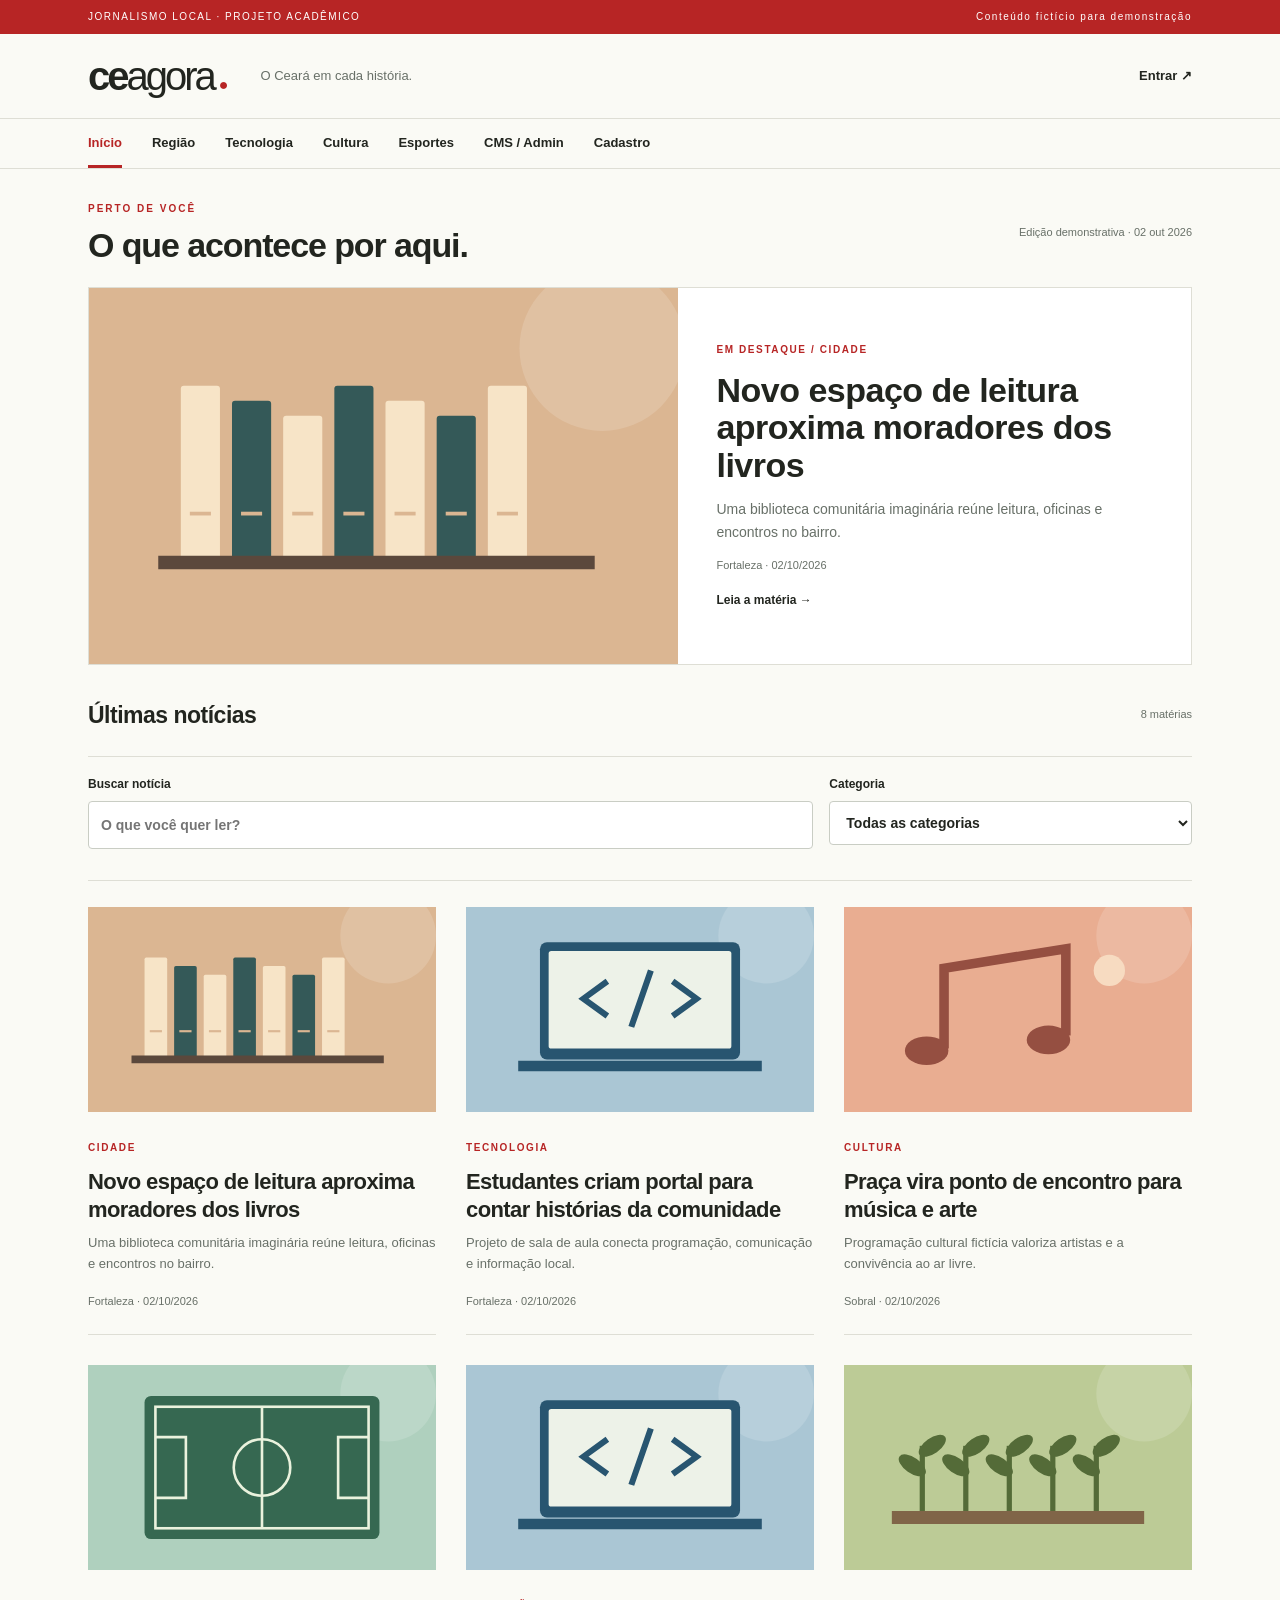
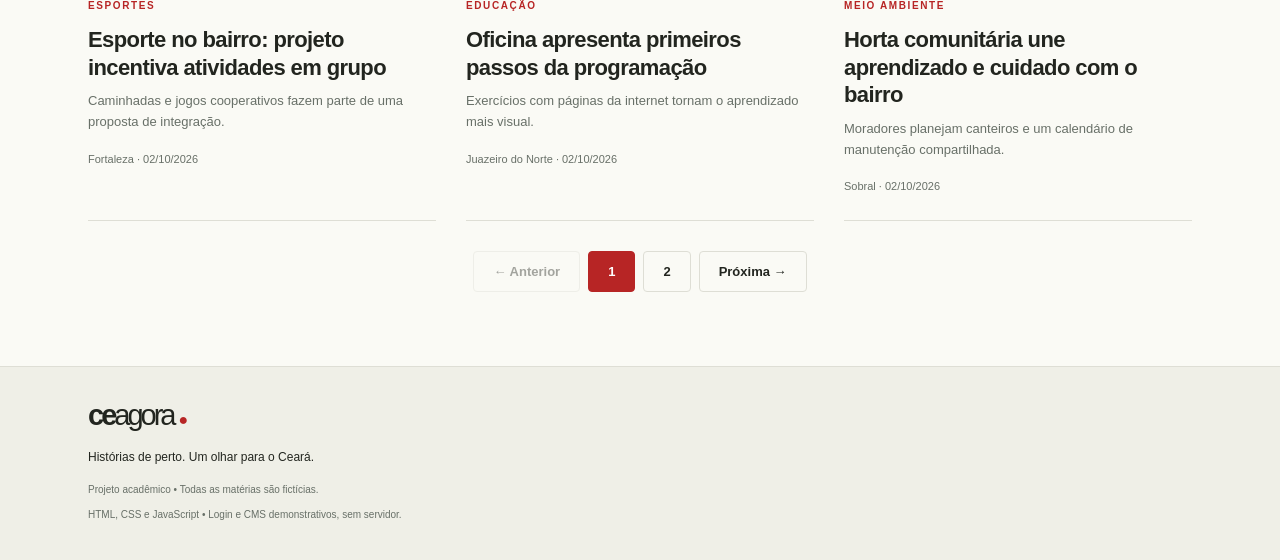
==== index.html @ 14fcb183 "Add files via upload" ====
<!DOCTYPE html>
<html lang="pt-BR"><head><meta charset="UTF-8"><meta name="viewport" content="width=device-width, initial-scale=1"><title>Notícias do Ceará | CE Agora</title><link rel="stylesheet" href="style.css"><script defer src="js/dados.js"></script><script defer src="script.js"></script></head><body data-page="home" data-base="" data-id=""><a class="skip" href="#conteudo">Pular para o conteúdo</a><div class="topline"><div class="container">JORNALISMO LOCAL · PROJETO ACADÊMICO <span>Conteúdo fictício para demonstração</span></div></div><header><div class="container brand-row"><a class="brand" href="index.html">ce<span>agora</span><i>●</i></a><span class="tagline">O Ceará em cada história.</span><a class="account" href="login.html">Entrar ↗</a></div><nav aria-label="Menu principal"><div class="container nav"><a href="index.html">Início</a><a href="regiao.html">Região</a><a href="index.html?categoria=Tecnologia">Tecnologia</a><a href="index.html?categoria=Cultura">Cultura</a><a href="index.html?categoria=Esportes">Esportes</a><a href="admin.html">CMS / Admin</a><a href="cadastro.html">Cadastro</a></div></nav></header><main id="conteudo" class="container"><section class="section-head"><div><p class="eyebrow">PERTO DE VOCÊ</p><h1>O que acontece por aqui.</h1></div><span class="edition">Edição demonstrativa · 02 out 2026</span></section><div id="hero"></div><section class="feed"><div class="section-head"><h2>Últimas notícias</h2><span id="count" aria-live="polite"></span></div><form id="filters" class="filters"><label>Buscar notícia<input id="search" type="search" placeholder="O que você quer ler?"></label><label>Categoria<select id="category"><option value="">Todas as categorias</option></select></label></form><div id="news-grid" class="news-grid"></div><nav id="pagination" class="pagination" aria-label="Páginas das notícias"></nav></section></main><footer><div class="container"><a class="brand" href="index.html">ce<span>agora</span><i>●</i></a><p>Histórias de perto. Um olhar para o Ceará.</p><small>Projeto acadêmico • Todas as matérias são fictícias.<br>HTML, CSS e JavaScript • Login e CMS demonstrativos, sem servidor.</small></div></footer></body></html>
---- style.css ----
/* Estilos compartilhados por todas as páginas. */
:root{--red:#b72525;--ink:#22251f;--muted:#687068;--line:#deded5;--paper:#fafaf5}*{box-sizing:border-box}body{margin:0;background:var(--paper);color:var(--ink);font-family:Arial,Helvetica,sans-serif;line-height:1.6}a{color:inherit;text-decoration:none}a:hover{color:var(--red)}button,a,input,select,textarea{touch-action:manipulation}a:focus-visible,button:focus-visible,input:focus-visible,select:focus-visible,textarea:focus-visible{outline:3px solid #276bba;outline-offset:4px}.container{max-width:1160px;margin:auto;padding:0 28px}.topline{background:var(--red);color:white;font-size:10px;letter-spacing:1.5px;padding:9px 0}.topline .container{display:flex;justify-content:space-between}.brand-row{display:flex;align-items:center;gap:32px;padding-top:22px;padding-bottom:22px}.brand{font-size:40px;letter-spacing:-3px;font-weight:900;line-height:1}.brand span{font-weight:400}.brand i{font-style:normal;font-size:16px;letter-spacing:0;color:var(--red);margin-left:5px}.tagline{color:var(--muted);font-size:13px}.account{margin-left:auto;font-size:13px;font-weight:bold}nav{border-block:1px solid var(--line)}.nav{display:flex;gap:30px;overflow-x:auto;white-space:nowrap}.nav a{font-size:13px;padding:14px 0;font-weight:bold}.nav a.active{color:var(--red);box-shadow:inset 0 -3px var(--red)}main{min-height:65vh}.section-head{display:flex;align-items:center;justify-content:space-between;gap:20px;margin:32px 0 22px}.eyebrow{font-size:10px;font-weight:bold;letter-spacing:2px;color:var(--red);margin:0 0 9px}h1,h2,h3,p{margin-top:0}h1{font-size:34px;letter-spacing:-1.1px;line-height:1.15;margin-bottom:0}h2{font-size:23px;letter-spacing:-.5px;margin:0}h3{font-size:22px;line-height:1.25;letter-spacing:-.6px;margin:10px 0}.edition,#count{color:var(--muted);font-size:11px}.hero{display:grid;grid-template-columns:1.15fr 1fr;border:1px solid var(--line);background:white}.hero img{width:100%;height:100%;object-fit:cover;min-height:320px}.hero-copy{padding:38px;display:flex;flex-direction:column;justify-content:center}.hero h2{font-size:34px;line-height:1.1;margin:14px 0}.hero p{color:var(--muted);font-size:14px}.category{font-size:10px;font-weight:bold;letter-spacing:1.6px;text-transform:uppercase;color:var(--red)}.read-link{font-size:12px;font-weight:bold;margin-top:16px}.filters{display:flex;gap:16px;border-block:1px solid var(--line);padding:18px 0;margin-bottom:26px}.filters label:first-child{flex:2}.filters label{flex:1;min-width:0}label{display:block;font-size:12px;font-weight:bold;margin-bottom:13px}input,select,textarea{display:block;width:100%;margin-top:7px;padding:12px;border:1px solid #c9cdc4;border-radius:4px;background:white;color:var(--ink);font:inherit;font-size:14px}textarea{min-height:190px;resize:vertical}button,.button{display:inline-block;background:var(--red);color:white;border:1px solid var(--red);padding:12px 19px;border-radius:4px;cursor:pointer;font-size:13px;font-weight:bold}button:hover,.button:hover{background:#942020;color:white}.secondary{background:transparent;color:var(--ink);border-color:var(--line)}.news-grid{display:grid;grid-template-columns:repeat(3,1fr);gap:30px}.card{border-bottom:1px solid var(--line);padding-bottom:22px}.card img{width:100%;aspect-ratio:1.7;object-fit:cover;margin-bottom:13px}.card p{font-size:13px;color:var(--muted);margin-bottom:12px}.meta{font-size:11px;color:var(--muted)}.pagination{border:0;display:flex;gap:8px;justify-content:center;padding:30px}.pagination button{background:transparent;color:var(--ink);border-color:var(--line)}.pagination button[aria-current]{background:var(--red);color:white;border-color:var(--red)}.pagination button:disabled{opacity:.4;cursor:default}footer{border-top:1px solid var(--line);margin-top:44px;padding:34px 0;background:#efefe7}footer .brand{font-size:29px}footer p{font-size:12px;margin:15px 0 8px}footer small{font-size:10px;color:var(--muted)}.auth{max-width:470px;margin:55px auto}.auth h1{margin-bottom:18px}.auth p{font-size:14px;color:var(--muted)}.auth form{margin-top:24px}.auth button{width:100%}.auth a{text-decoration:underline;color:var(--red)}.notice{padding:18px;background:#f0ece0;border-left:3px solid #b49255;font-size:13px;margin:20px 0}.article{max-width:790px;margin:40px auto}.article h1{font-size:44px;margin:15px 0}.article .lead{font-size:19px;color:var(--muted)}.article img{width:100%;margin:24px 0}.article .body{font-family:Georgia,serif;font-size:19px;line-height:1.9}.back{font-size:12px;color:var(--red)}.admin-layout{display:grid;grid-template-columns:1fr 1fr;gap:35px}.admin-form{padding:24px;background:white;border:1px solid var(--line)}.admin-row{border-bottom:1px solid var(--line);padding:16px 0}.admin-row h3{font-size:17px}.admin-row button{font-size:11px;padding:7px 12px;margin-right:6px}.actions{display:flex;gap:10px;flex-wrap:wrap;margin:20px 0}.empty{padding:35px;border:1px dashed var(--line);grid-column:1/-1}.skip{position:absolute;left:16px;top:-100px;background:white;padding:12px;z-index:9}.skip:focus{top:10px}#message{margin-top:16px;font-weight:bold}.reader{max-width:600px;margin:50px auto}@media(max-width:760px){.container{padding-inline:18px}.topline span,.tagline,.edition{display:none}.nav{gap:23px}.brand{font-size:34px}.section-head{margin-top:25px}h1{font-size:28px}.hero{grid-template-columns:1fr}.hero img{min-height:0;max-height:250px}.hero-copy{padding:24px}.hero h2{font-size:28px}.news-grid{grid-template-columns:repeat(2,1fr);gap:20px}.filters{flex-wrap:wrap}.filters label:first-child{flex-basis:100%}.filters label{min-width:130px}.admin-layout{grid-template-columns:1fr}.article h1{font-size:32px}.article .body{font-size:18px}}@media(max-width:440px){.news-grid{grid-template-columns:1fr}.card{display:block}.auth{margin-top:35px}.section-head{align-items:flex-start}.pagination{gap:5px}.pagination button{padding:10px}}
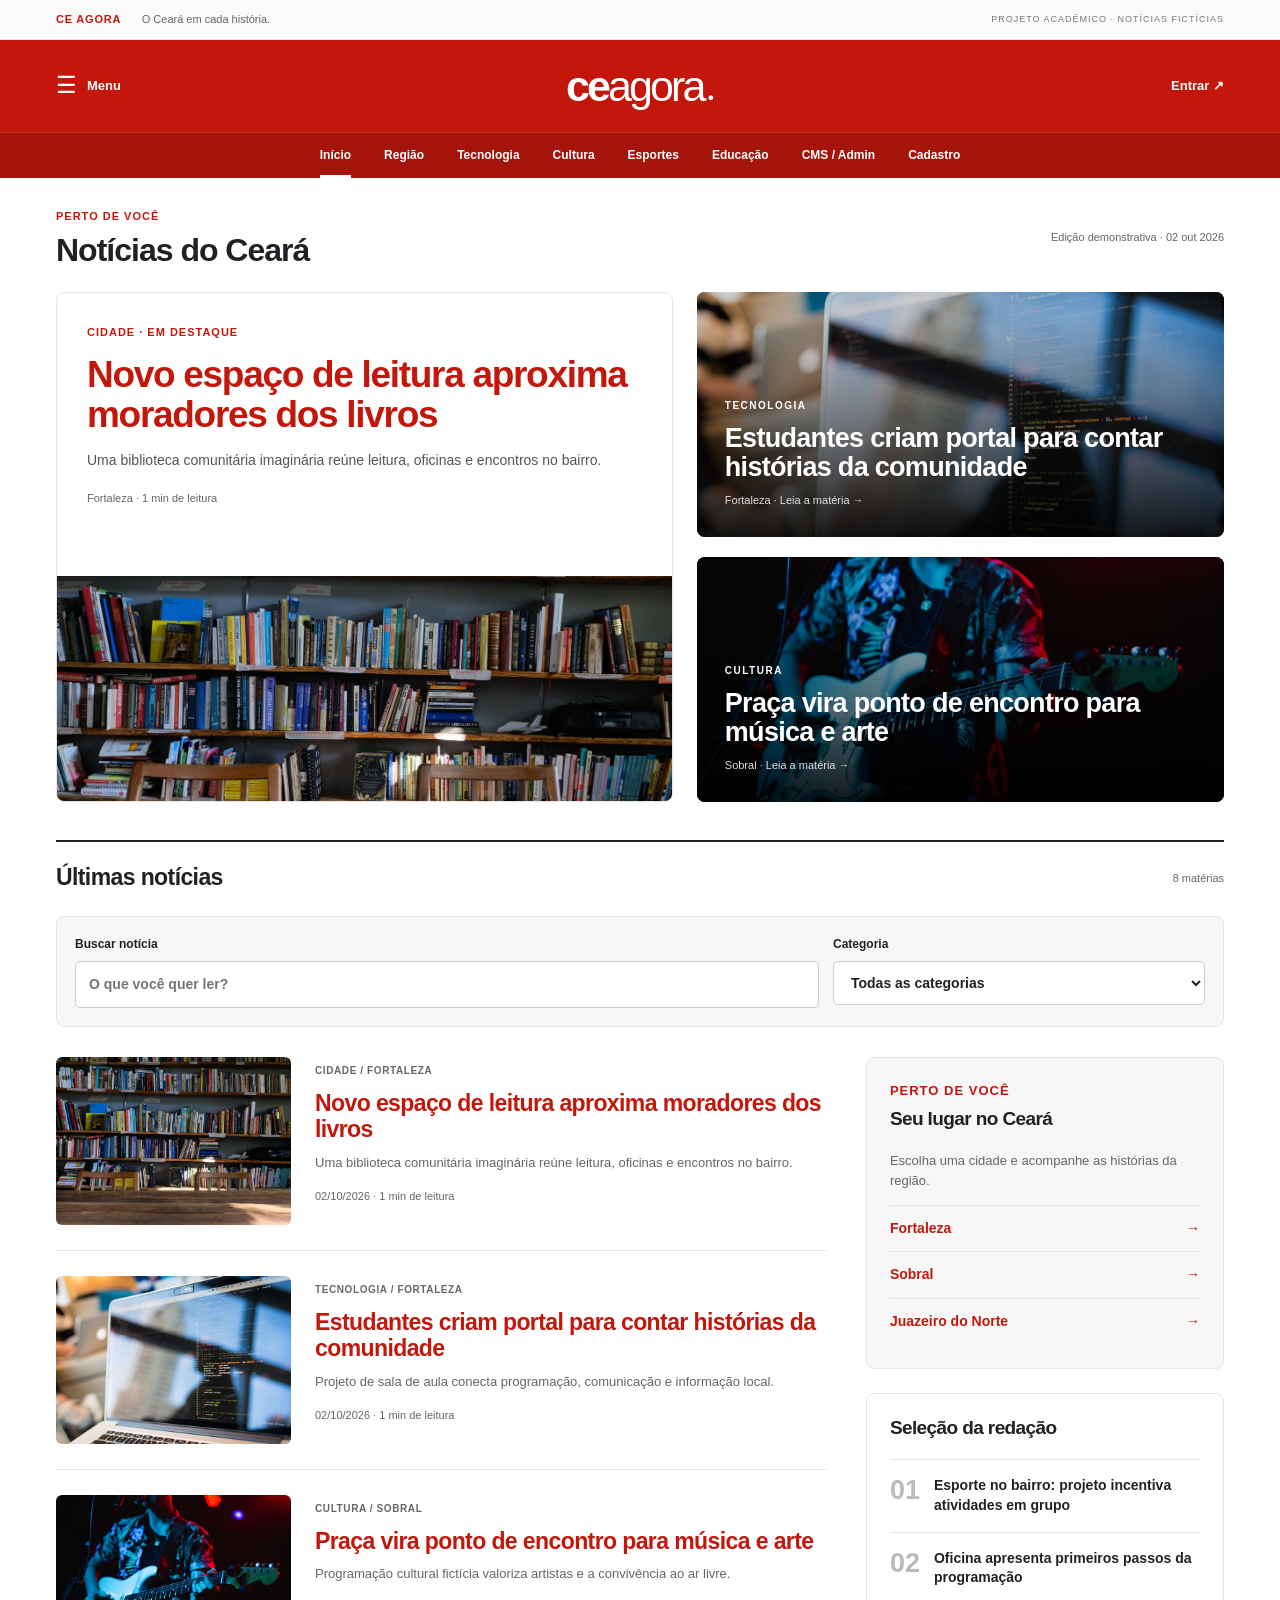
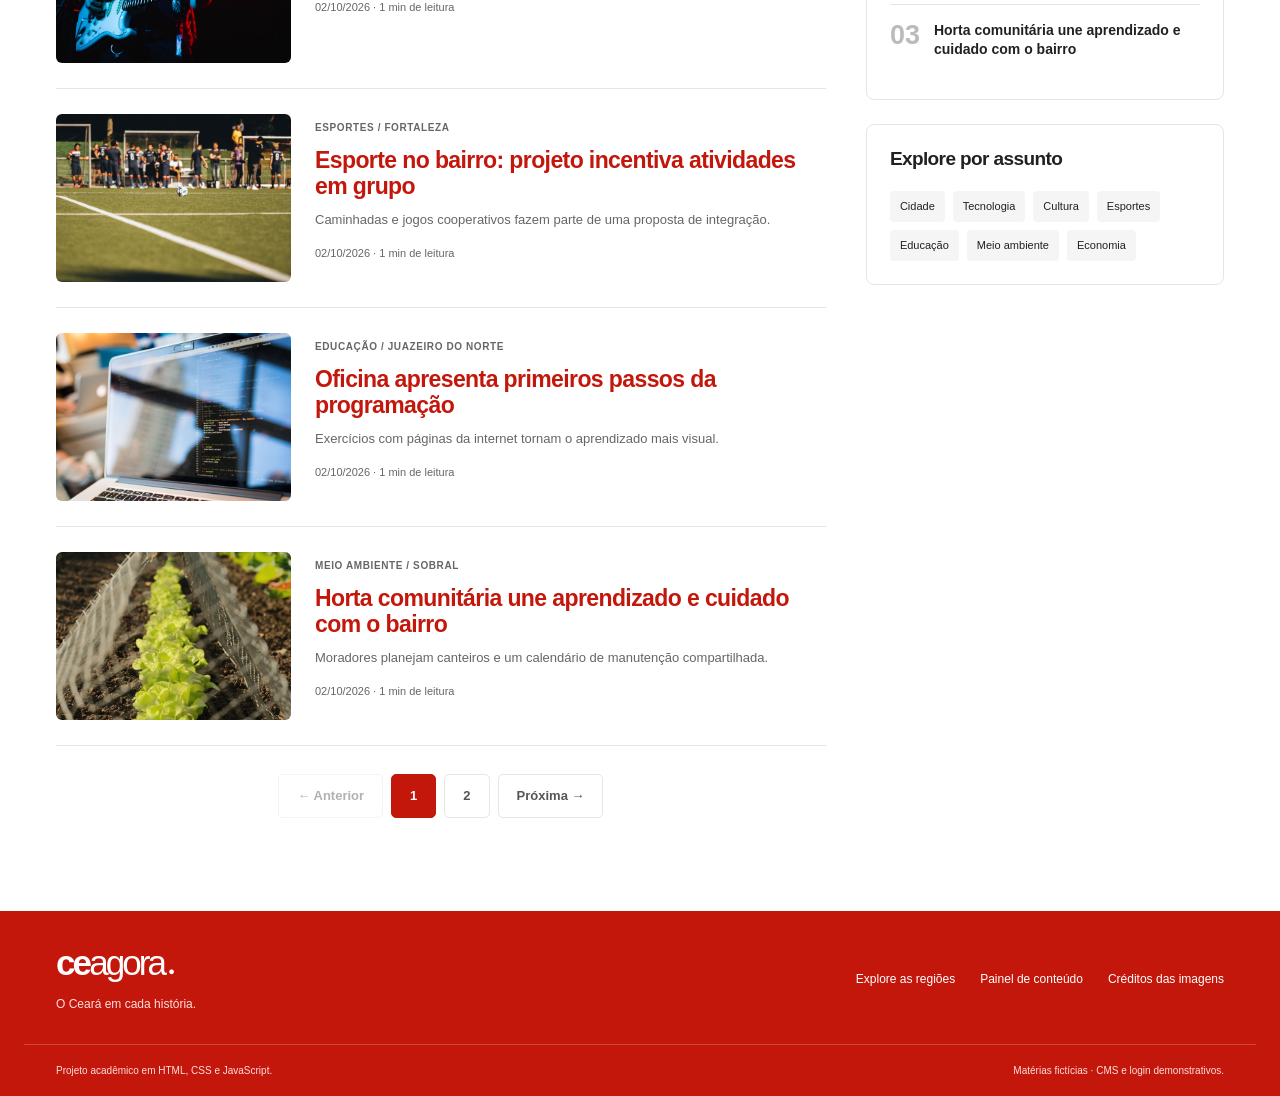
==== commit a9efcc65: "Add files via upload" ====
--- a/index.html
+++ b/index.html
@@ -1,2 +1,2 @@
 <!DOCTYPE html>
-<html lang="pt-BR"><head><meta charset="UTF-8"><meta name="viewport" content="width=device-width, initial-scale=1"><title>Notícias do Ceará | CE Agora</title><link rel="stylesheet" href="style.css"><script defer src="js/dados.js"></script><script defer src="script.js"></script></head><body data-page="home" data-base="" data-id=""><a class="skip" href="#conteudo">Pular para o conteúdo</a><div class="topline"><div class="container">JORNALISMO LOCAL · PROJETO ACADÊMICO <span>Conteúdo fictício para demonstração</span></div></div><header><div class="container brand-row"><a class="brand" href="index.html">ce<span>agora</span><i>●</i></a><span class="tagline">O Ceará em cada história.</span><a class="account" href="login.html">Entrar ↗</a></div><nav aria-label="Menu principal"><div class="container nav"><a href="index.html">Início</a><a href="regiao.html">Região</a><a href="index.html?categoria=Tecnologia">Tecnologia</a><a href="index.html?categoria=Cultura">Cultura</a><a href="index.html?categoria=Esportes">Esportes</a><a href="admin.html">CMS / Admin</a><a href="cadastro.html">Cadastro</a></div></nav></header><main id="conteudo" class="container"><section class="section-head"><div><p class="eyebrow">PERTO DE VOCÊ</p><h1>O que acontece por aqui.</h1></div><span class="edition">Edição demonstrativa · 02 out 2026</span></section><div id="hero"></div><section class="feed"><div class="section-head"><h2>Últimas notícias</h2><span id="count" aria-live="polite"></span></div><form id="filters" class="filters"><label>Buscar notícia<input id="search" type="search" placeholder="O que você quer ler?"></label><label>Categoria<select id="category"><option value="">Todas as categorias</option></select></label></form><div id="news-grid" class="news-grid"></div><nav id="pagination" class="pagination" aria-label="Páginas das notícias"></nav></section></main><footer><div class="container"><a class="brand" href="index.html">ce<span>agora</span><i>●</i></a><p>Histórias de perto. Um olhar para o Ceará.</p><small>Projeto acadêmico • Todas as matérias são fictícias.<br>HTML, CSS e JavaScript • Login e CMS demonstrativos, sem servidor.</small></div></footer></body></html>+<html lang="pt-BR"><head><meta charset="UTF-8"><meta name="viewport" content="width=device-width, initial-scale=1"><title>Notícias do Ceará | CE Agora</title><link rel="stylesheet" href="style.css?v=2"><script defer src="js/dados.js"></script><script defer src="script.js?v=2"></script><meta name="description" content="CE Agora: portal acadêmico de notícias do Ceará, com matérias fictícias sobre cidades, cultura, tecnologia e educação."><meta name="theme-color" content="#c4170c"><link rel="icon" href="imagens/favicon.svg" type="image/svg+xml"></head><body data-page="home" data-base="" data-id=""><a class="skip" href="#conteudo">Pular para o conteúdo</a><div class="topline"><div class="container"><a href="index.html" class="network">CE AGORA <span>O Ceará em cada história.</span></a><span class="demo-label">PROJETO ACADÊMICO · NOTÍCIAS FICTÍCIAS</span></div></div><header class="site-header"><div class="container brand-row"><button class="menu-toggle" aria-expanded="false" aria-controls="main-nav"><span aria-hidden="true">☰</span> <span>Menu</span></button><a class="brand" href="index.html" aria-label="CE Agora, página inicial">ce<span>agora</span><i>●</i></a><a class="account" href="login.html">Entrar <span aria-hidden="true">↗</span></a></div><nav id="main-nav" aria-label="Menu principal"><div class="container nav"><a href="index.html">Início</a><a href="regiao.html">Região</a><a href="index.html?categoria=Tecnologia">Tecnologia</a><a href="index.html?categoria=Cultura">Cultura</a><a href="index.html?categoria=Esportes">Esportes</a><a href="index.html?categoria=Educa%C3%A7%C3%A3o">Educação</a><a href="admin.html">CMS / Admin</a><a href="cadastro.html">Cadastro</a></div></nav></header><main tabindex="-1" id="conteudo" class="container"><section class="section-head"><div><p class="eyebrow">PERTO DE VOCÊ</p><h1>Notícias do Ceará</h1></div><span class="edition">Edição demonstrativa · 02 out 2026</span></section><div id="hero"></div><section class="feed"><div class="section-head"><h2>Últimas notícias</h2><span id="count" aria-live="polite"></span></div><form id="filters" class="filters"><label>Buscar notícia<input id="search" type="search" placeholder="O que você quer ler?"></label><label>Categoria<select id="category"><option value="">Todas as categorias</option></select></label></form><div class="feed-layout"><div><div id="news-grid" class="news-grid"></div><nav id="pagination" class="pagination" aria-label="Páginas das notícias"></nav></div><aside id="editorial-sidebar" aria-label="Explore o portal"></aside></div></section></main><footer><div class="container footer-top"><div><a class="brand" href="index.html">ce<span>agora</span><i>●</i></a><p>O Ceará em cada história.</p></div><div class="footer-links"><a href="regiao.html">Explore as regiões</a><a href="admin.html">Painel de conteúdo</a><a href="creditos.html">Créditos das imagens</a></div></div><div class="container footer-bottom"><span>Projeto acadêmico em HTML, CSS e JavaScript.</span><span>Matérias fictícias · CMS e login demonstrativos.</span></div></footer><button class="back-top" aria-label="Voltar ao topo" hidden>↑</button><div class="toast" role="status" aria-live="polite"></div></body></html>
--- a/style.css
+++ b/style.css
@@ -1,2 +1,7 @@
-/* Estilos compartilhados por todas as páginas. */
-:root{--red:#b72525;--ink:#22251f;--muted:#687068;--line:#deded5;--paper:#fafaf5}*{box-sizing:border-box}body{margin:0;background:var(--paper);color:var(--ink);font-family:Arial,Helvetica,sans-serif;line-height:1.6}a{color:inherit;text-decoration:none}a:hover{color:var(--red)}button,a,input,select,textarea{touch-action:manipulation}a:focus-visible,button:focus-visible,input:focus-visible,select:focus-visible,textarea:focus-visible{outline:3px solid #276bba;outline-offset:4px}.container{max-width:1160px;margin:auto;padding:0 28px}.topline{background:var(--red);color:white;font-size:10px;letter-spacing:1.5px;padding:9px 0}.topline .container{display:flex;justify-content:space-between}.brand-row{display:flex;align-items:center;gap:32px;padding-top:22px;padding-bottom:22px}.brand{font-size:40px;letter-spacing:-3px;font-weight:900;line-height:1}.brand span{font-weight:400}.brand i{font-style:normal;font-size:16px;letter-spacing:0;color:var(--red);margin-left:5px}.tagline{color:var(--muted);font-size:13px}.account{margin-left:auto;font-size:13px;font-weight:bold}nav{border-block:1px solid var(--line)}.nav{display:flex;gap:30px;overflow-x:auto;white-space:nowrap}.nav a{font-size:13px;padding:14px 0;font-weight:bold}.nav a.active{color:var(--red);box-shadow:inset 0 -3px var(--red)}main{min-height:65vh}.section-head{display:flex;align-items:center;justify-content:space-between;gap:20px;margin:32px 0 22px}.eyebrow{font-size:10px;font-weight:bold;letter-spacing:2px;color:var(--red);margin:0 0 9px}h1,h2,h3,p{margin-top:0}h1{font-size:34px;letter-spacing:-1.1px;line-height:1.15;margin-bottom:0}h2{font-size:23px;letter-spacing:-.5px;margin:0}h3{font-size:22px;line-height:1.25;letter-spacing:-.6px;margin:10px 0}.edition,#count{color:var(--muted);font-size:11px}.hero{display:grid;grid-template-columns:1.15fr 1fr;border:1px solid var(--line);background:white}.hero img{width:100%;height:100%;object-fit:cover;min-height:320px}.hero-copy{padding:38px;display:flex;flex-direction:column;justify-content:center}.hero h2{font-size:34px;line-height:1.1;margin:14px 0}.hero p{color:var(--muted);font-size:14px}.category{font-size:10px;font-weight:bold;letter-spacing:1.6px;text-transform:uppercase;color:var(--red)}.read-link{font-size:12px;font-weight:bold;margin-top:16px}.filters{display:flex;gap:16px;border-block:1px solid var(--line);padding:18px 0;margin-bottom:26px}.filters label:first-child{flex:2}.filters label{flex:1;min-width:0}label{display:block;font-size:12px;font-weight:bold;margin-bottom:13px}input,select,textarea{display:block;width:100%;margin-top:7px;padding:12px;border:1px solid #c9cdc4;border-radius:4px;background:white;color:var(--ink);font:inherit;font-size:14px}textarea{min-height:190px;resize:vertical}button,.button{display:inline-block;background:var(--red);color:white;border:1px solid var(--red);padding:12px 19px;border-radius:4px;cursor:pointer;font-size:13px;font-weight:bold}button:hover,.button:hover{background:#942020;color:white}.secondary{background:transparent;color:var(--ink);border-color:var(--line)}.news-grid{display:grid;grid-template-columns:repeat(3,1fr);gap:30px}.card{border-bottom:1px solid var(--line);padding-bottom:22px}.card img{width:100%;aspect-ratio:1.7;object-fit:cover;margin-bottom:13px}.card p{font-size:13px;color:var(--muted);margin-bottom:12px}.meta{font-size:11px;color:var(--muted)}.pagination{border:0;display:flex;gap:8px;justify-content:center;padding:30px}.pagination button{background:transparent;color:var(--ink);border-color:var(--line)}.pagination button[aria-current]{background:var(--red);color:white;border-color:var(--red)}.pagination button:disabled{opacity:.4;cursor:default}footer{border-top:1px solid var(--line);margin-top:44px;padding:34px 0;background:#efefe7}footer .brand{font-size:29px}footer p{font-size:12px;margin:15px 0 8px}footer small{font-size:10px;color:var(--muted)}.auth{max-width:470px;margin:55px auto}.auth h1{margin-bottom:18px}.auth p{font-size:14px;color:var(--muted)}.auth form{margin-top:24px}.auth button{width:100%}.auth a{text-decoration:underline;color:var(--red)}.notice{padding:18px;background:#f0ece0;border-left:3px solid #b49255;font-size:13px;margin:20px 0}.article{max-width:790px;margin:40px auto}.article h1{font-size:44px;margin:15px 0}.article .lead{font-size:19px;color:var(--muted)}.article img{width:100%;margin:24px 0}.article .body{font-family:Georgia,serif;font-size:19px;line-height:1.9}.back{font-size:12px;color:var(--red)}.admin-layout{display:grid;grid-template-columns:1fr 1fr;gap:35px}.admin-form{padding:24px;background:white;border:1px solid var(--line)}.admin-row{border-bottom:1px solid var(--line);padding:16px 0}.admin-row h3{font-size:17px}.admin-row button{font-size:11px;padding:7px 12px;margin-right:6px}.actions{display:flex;gap:10px;flex-wrap:wrap;margin:20px 0}.empty{padding:35px;border:1px dashed var(--line);grid-column:1/-1}.skip{position:absolute;left:16px;top:-100px;background:white;padding:12px;z-index:9}.skip:focus{top:10px}#message{margin-top:16px;font-weight:bold}.reader{max-width:600px;margin:50px auto}@media(max-width:760px){.container{padding-inline:18px}.topline span,.tagline,.edition{display:none}.nav{gap:23px}.brand{font-size:34px}.section-head{margin-top:25px}h1{font-size:28px}.hero{grid-template-columns:1fr}.hero img{min-height:0;max-height:250px}.hero-copy{padding:24px}.hero h2{font-size:28px}.news-grid{grid-template-columns:repeat(2,1fr);gap:20px}.filters{flex-wrap:wrap}.filters label:first-child{flex-basis:100%}.filters label{min-width:130px}.admin-layout{grid-template-columns:1fr}.article h1{font-size:32px}.article .body{font-size:18px}}@media(max-width:440px){.news-grid{grid-template-columns:1fr}.card{display:block}.auth{margin-top:35px}.section-head{align-items:flex-start}.pagination{gap:5px}.pagination button{padding:10px}}
+/* CE Agora v2 — tokens, estrutura, componentes e adaptações para celular. */
+:root{--red:#c4170c;--dark-red:#a5140b;--ink:#202124;--muted:#666;--line:#e5e5e5;--paper:#fff;--soft:#f7f7f7;--radius:8px}*{box-sizing:border-box}html{scroll-behavior:smooth;scroll-padding-top:18px}body{margin:0;background:var(--paper);color:var(--ink);font-family:Arial,Helvetica,sans-serif;line-height:1.55}a{color:inherit;text-decoration:none}a:hover{color:var(--red)}img{display:block;max-width:100%}button,a,input,select,textarea{touch-action:manipulation}a:focus-visible,button:focus-visible,input:focus-visible,select:focus-visible,textarea:focus-visible{outline:3px solid #1677cd;outline-offset:4px}button:disabled{cursor:default;opacity:.45}.container{width:100%;max-width:1232px;margin:auto;padding:0 32px}.topline{font-size:11px;background:#fafafa;border-bottom:1px solid var(--line)}.topline .container{display:flex;align-items:center;justify-content:space-between;min-height:39px;gap:15px}.network{font-weight:800;color:var(--red);letter-spacing:.8px}.network span{font-weight:400;color:#666;letter-spacing:0;margin-left:17px}.demo-label{color:#777;font-size:9px;letter-spacing:1px}.site-header{background:var(--red);color:white}.brand-row{min-height:92px;display:grid;grid-template-columns:1fr auto 1fr;align-items:center}.brand{font-size:43px;letter-spacing:-2.9px;font-weight:900;line-height:1;color:inherit}.brand span{font-weight:400}.brand i{font-style:normal;font-size:11px;letter-spacing:0;margin-left:4px;color:inherit}.brand:hover{color:inherit;opacity:.9}.account{justify-self:end;font-size:13px;font-weight:700}.account:hover{color:white;text-decoration:underline}.menu-toggle{justify-self:start;display:flex;gap:10px;align-items:center;background:transparent;padding:8px 0;border:0;color:white;font-size:13px}.menu-toggle span:first-child{font-size:23px;font-weight:400}#main-nav{border-top:1px solid #ffffff26;background:var(--dark-red)}.nav{display:flex;justify-content:center;gap:33px;overflow:auto;scrollbar-width:thin}.nav a{padding:13px 0;font-size:12px;font-weight:700;white-space:nowrap;color:#fff}.nav a:hover{opacity:.8}.nav a.active{box-shadow:inset 0 -3px #fff}.site-header.nav-closed #main-nav{display:none}main{min-height:62vh}h1,h2,h3,p{margin-top:0}h1{font-size:32px;line-height:1.15;letter-spacing:-1px;margin-bottom:0}h2{font-size:23px;line-height:1.2;letter-spacing:-.6px;margin-bottom:0}h3{font-size:23px;line-height:1.2;letter-spacing:-.6px}.section-head{display:flex;justify-content:space-between;align-items:center;gap:20px;margin:30px 0 24px}.eyebrow,.category{font-size:11px;font-weight:800;letter-spacing:1px;color:var(--red);text-transform:uppercase}.eyebrow{margin-bottom:7px}.edition,#count{font-size:11px;color:var(--muted)}.hero{display:grid;grid-template-columns:1.17fr 1fr;gap:24px;margin-bottom:38px}.hero-main{border:1px solid var(--line);border-radius:var(--radius);overflow:hidden;display:flex;flex-direction:column;min-width:0}.hero-copy{padding:26px 30px 23px;flex:1}.hero-copy h2{font-size:37px;letter-spacing:-1.3px;line-height:1.08;color:var(--red);margin:11px 0 15px}.hero-copy p{font-size:14px;color:#555;margin:0 0 14px;line-height:1.5}.hero-main img{width:100%;height:225px;object-fit:cover;transition:transform .3s}.hero-main>a{overflow:hidden}.hero-main>a:hover img{transform:scale(1.025)}.hero-side{display:grid;grid-template-rows:1fr 1fr;gap:20px}.hero-tile{position:relative;min-height:235px;border-radius:var(--radius);overflow:hidden;background:#202124;color:white}.hero-tile:after{content:"";position:absolute;inset:0;background:linear-gradient(0deg,rgba(0,0,0,.89),rgba(0,0,0,.12) 90%);pointer-events:none}.hero-tile img{width:100%;height:100%;position:absolute;object-fit:cover;transition:transform .3s}.hero-tile:hover img{transform:scale(1.035)}.hero-tile .tile-copy{position:relative;z-index:1;padding:24px;display:flex;flex-direction:column;justify-content:end;height:100%;min-height:235px}.hero-tile .category{color:white;font-size:10px;letter-spacing:1.5px}.hero-tile h2{font-size:27px;line-height:1.08;margin:11px 0 10px;letter-spacing:-.7px}.hero-tile:hover{color:white}.hero-tile .meta{color:#ddd}.meta{font-size:11px;color:var(--muted)}.feed>.section-head{border-top:2px solid var(--ink);padding-top:22px}.filters{display:flex;gap:14px;background:var(--soft);padding:18px;border:1px solid var(--line);border-radius:var(--radius);margin-bottom:30px}.filters label{flex:1;min-width:0;margin:0}.filters label:first-child{flex:2}label{display:block;font-size:12px;font-weight:700;margin-bottom:17px}input,select,textarea{display:block;width:100%;padding:12px 13px;margin-top:7px;border:1px solid #ccc;border-radius:5px;background:#fff;color:var(--ink);font:inherit;font-size:14px}input[type=hidden]{display:none}input:focus,select:focus,textarea:focus{border-color:var(--red)}textarea{min-height:230px;resize:vertical}button,.button{font:inherit;font-size:13px;font-weight:700;background:var(--red);color:white;border:1px solid var(--red);border-radius:5px;padding:11px 18px;cursor:pointer;display:inline-block;transition:background .15s}button:hover,.button:hover{background:var(--dark-red);color:white}.secondary{background:white;border-color:#ccc;color:#444}.secondary:hover{background:#f1f1f1;color:#222}.feed-layout{display:grid;grid-template-columns:minmax(0,2.15fr) minmax(240px,1fr);gap:40px}.news-grid{display:grid;grid-template-columns:1fr}.card{display:grid;grid-template-columns:235px 1fr;gap:24px;padding:25px 0;border-bottom:1px solid var(--line)}.card:first-child{padding-top:0}.card-photo{overflow:hidden;border-radius:6px;align-self:start}.card img{width:100%;height:168px;object-fit:cover;transition:transform .3s}.card-photo:hover img{transform:scale(1.04)}.card h3{color:var(--red);font-size:23px;margin:8px 0 10px;line-height:1.14}.card h3:hover{text-decoration:underline;text-decoration-thickness:1px;text-underline-offset:3px}.card p{font-size:13px;color:#666;margin-bottom:10px}.card .category{font-size:10px;color:#666;letter-spacing:.6px}.sidebar-box{border:1px solid var(--line);border-radius:var(--radius);padding:23px;margin-bottom:24px}.sidebar-box h2{font-size:19px;margin-bottom:20px}.sidebar-box p{font-size:13px;color:#666}.sidebar-box .eyebrow{color:var(--red)}.region-box{background:var(--soft)}.region-links a{display:flex;justify-content:space-between;padding:12px 0;border-top:1px solid var(--line);color:var(--red);font-size:14px;font-weight:700}.picks{margin:0;padding:0;list-style:none;counter-reset:picks}.picks li{display:flex;gap:14px;padding:16px 0;border-top:1px solid var(--line);counter-increment:picks}.picks li:before{content:counter(picks,decimal-leading-zero);font-size:27px;color:#bbb;font-weight:700;line-height:1.1}.picks a{font-size:14px;font-weight:700;line-height:1.4}.category-links{display:flex;flex-wrap:wrap;gap:8px}.category-links a{background:#f5f5f5;padding:7px 10px;border-radius:4px;font-size:11px}.pagination{display:flex;gap:8px;justify-content:center;flex-wrap:wrap;padding:28px 0}.pagination button{background:#fff;color:#555;border-color:var(--line);min-width:40px}.pagination button[aria-current]{background:var(--red);border-color:var(--red);color:#fff}.pagination button:not(:disabled):hover{border-color:var(--red);color:var(--red)}.pagination button[aria-current]:hover{color:#fff}.empty{padding:40px 24px;border:1px dashed #ccc;border-radius:8px;color:var(--muted);font-size:14px}footer{background:var(--red);color:white;margin-top:65px;padding:34px 0 0}.footer-top{display:flex;justify-content:space-between;align-items:center;gap:24px;padding-bottom:30px}.footer-top .brand{font-size:35px}.footer-top p{font-size:12px;margin:12px 0 0;color:#ffdedb}.footer-links{display:flex;gap:25px;flex-wrap:wrap;font-size:12px}.footer-links a:hover{color:white;text-decoration:underline}.footer-bottom{border-top:1px solid #ffffff38;display:flex;justify-content:space-between;gap:20px;padding-top:18px;padding-bottom:18px;font-size:10px;color:#ffdedb}.auth{max-width:480px;margin:50px auto;padding:32px;border:1px solid var(--line);border-radius:12px;box-shadow:0 12px 45px #00000006}.auth h1{font-size:30px;margin-bottom:16px}.auth p{font-size:13px;color:#666}.auth form{margin:25px 0 10px}.auth button[type=submit]{width:100%;padding:13px}.auth a{color:var(--red);text-decoration:underline}.notice{padding:17px;background:#faf4ed;border-left:3px solid #c38a50;font-size:12px;line-height:1.65;margin:22px 0;color:#635241}.article{max-width:850px;margin:36px auto}.back{font-size:12px;font-weight:700;color:var(--red)}.article h1{font-size:47px;line-height:1.08;letter-spacing:-1.6px;margin:14px 0 20px;overflow-wrap:anywhere}.article .lead{font-size:20px;color:#666;line-height:1.55;margin-bottom:24px}.byline{display:flex;justify-content:space-between;align-items:center;gap:20px;padding:18px 0;border-block:1px solid var(--line);margin-bottom:25px}.author{font-size:12px;font-weight:700;margin-bottom:5px}.share-button{font-size:12px;white-space:nowrap}.article figure{margin:0 0 30px}.article figure img{width:100%;height:auto;aspect-ratio:16/10;max-height:500px;object-fit:cover;border-radius:6px}.article figcaption{font-size:11px;color:#777;margin-top:10px}.article figcaption a{color:var(--red)}.article .body{max-width:700px;margin:auto;font-size:20px;line-height:1.8;color:#333;overflow-wrap:anywhere}.article .body p{margin-bottom:25px}.related{margin-top:42px;border-top:2px solid var(--ink);padding-top:22px}.related h2{margin-bottom:22px}.related-grid{display:grid;grid-template-columns:1fr 1fr;gap:24px}.related-grid img{width:100%;height:180px;object-fit:cover;border-radius:6px}.related-grid h3{font-size:20px;color:var(--red);margin:12px 0 0}.reading-progress{position:fixed;top:0;left:0;height:3px;background:#e63a2f;width:0;z-index:50;pointer-events:none}.admin-layout{display:grid;grid-template-columns:1.05fr 1fr;gap:35px;align-items:start}.admin-form{padding:25px;border:1px solid var(--line);border-radius:9px;background:#fafafa}.admin-form h2{margin-bottom:25px}.admin-row{border-bottom:1px solid var(--line);padding:18px 0}.admin-row h3{font-size:18px;margin:8px 0 14px}.admin-row button{font-size:11px;padding:8px 12px;margin-right:7px}.actions{display:flex;gap:10px;flex-wrap:wrap;margin:20px 0}.admin-stats{display:grid;grid-template-columns:repeat(3,1fr);gap:16px;margin:22px 0}.stat{border:1px solid var(--line);border-radius:8px;padding:20px}.stat strong{display:block;font-size:31px;line-height:1.1;color:var(--red)}.stat span{font-size:12px;color:var(--muted)}.editor-preview{margin-bottom:18px}.editor-preview img{width:100%;height:170px;object-fit:cover;border-radius:5px}.editor-preview small{font-size:10px;color:#777}.reader{max-width:600px;margin:60px auto}.reader h2{margin-bottom:20px}.reader p{color:#666}.credits{padding-top:35px}.credits>p{max-width:750px;color:#666;margin-top:20px}.credits-grid{display:grid;grid-template-columns:repeat(3,1fr);gap:28px;margin:35px 0}.credits-grid img{width:100%;height:190px;object-fit:cover;border-radius:6px}.credits-grid h2{font-size:19px;margin:12px 0 10px}.credits-grid a{font-size:12px;color:var(--red)}#message{margin-top:16px;font-weight:700;color:var(--red)}.password-row{position:relative}.password-row input{padding-right:80px}.password-toggle{position:absolute;right:5px;top:5px;background:#fff;color:var(--red);border:0;padding:8px;font-size:11px}.password-toggle:hover{background:#fafafa;color:var(--red)}.back-top{position:fixed;bottom:22px;right:22px;width:42px;height:42px;padding:0;font-size:22px;box-shadow:0 4px 18px #0002;z-index:20}.back-top[hidden]{display:none}.toast{position:fixed;bottom:24px;left:50%;transform:translateX(-50%) translateY(30px);background:#222;color:#fff;padding:12px 20px;border-radius:6px;font-size:13px;opacity:0;pointer-events:none;transition:.2s;z-index:60;max-width:calc(100vw - 40px);width:max-content}.toast.visible{opacity:1;transform:translateX(-50%) translateY(0)}.skip{position:absolute;left:12px;top:-100px;background:white;color:var(--red);padding:12px;z-index:100}.skip:focus{top:10px}body[data-page=region] #hero{display:none}
+@media(min-width:1000px){.hero-tile .tile-copy{padding:28px}.hero-main{min-height:510px}}
+@media(max-width:1000px){.hero-copy h2{font-size:31px}.hero-tile h2{font-size:24px}.card{grid-template-columns:190px 1fr;gap:18px}.card img{height:145px}.card h3{font-size:20px}.feed-layout{gap:25px;grid-template-columns:minmax(0,1fr) 260px}.nav{gap:25px}.hero-main img{height:230px}}
+@media(max-width:800px){.container{padding-inline:20px}.network span,.demo-label{display:none}.topline .container{min-height:30px}.brand-row{min-height:76px}.brand{font-size:35px}.menu-toggle{font-size:12px}.account{font-size:12px}.nav{justify-content:flex-start;gap:25px}.nav a{padding-block:12px}.edition{display:none}.section-head{margin-top:24px}h1{font-size:28px}.hero{gap:18px;grid-template-columns:1fr}.hero-copy{padding:23px}.hero-copy h2{font-size:33px}.hero-main img{height:280px}.hero-side{grid-template-columns:1fr 1fr;grid-template-rows:auto;gap:16px}.hero-tile,.hero-tile .tile-copy{min-height:250px}.hero-tile .tile-copy{padding:19px}.hero-tile h2{font-size:23px}.feed-layout{grid-template-columns:1fr}.card{grid-template-columns:230px 1fr;gap:23px}.card img{height:168px}.card h3{font-size:24px}#editorial-sidebar{display:grid;grid-template-columns:1fr 1fr;gap:20px}.sidebar-box{margin:0}.sidebar-box:last-child{grid-column:1/-1}.filters{flex-wrap:wrap}.filters label:first-child{flex-basis:100%}.admin-layout{grid-template-columns:1fr}.article h1{font-size:38px}.footer-links{gap:15px}.footer-top{align-items:flex-start}.footer-bottom{flex-direction:column;gap:6px}.credits-grid{grid-template-columns:1fr 1fr}.site-header.nav-closed #main-nav{display:none}}
+@media(max-width:540px){.container{padding-inline:17px}.brand{font-size:33px}.menu-toggle span:last-child{display:none}.brand-row{min-height:72px}.hero-copy h2{font-size:31px}.hero-main img{height:215px}.hero-side{grid-template-columns:1fr}.hero-tile,.hero-tile .tile-copy{min-height:215px}.hero-tile h2{font-size:26px;max-width:340px}.hero-tile .tile-copy{padding:22px}.card{grid-template-columns:112px 1fr;gap:15px;padding-block:23px}.card img{height:116px}.card h3{font-size:20px;line-height:1.14;margin:7px 0 10px}.card p{display:none}.card .meta{font-size:10px}.card .category{font-size:9px}.filters{padding:13px;gap:12px}.filters label{flex-basis:100%}.feed>.section-head h2{font-size:22px}#editorial-sidebar{grid-template-columns:1fr}.sidebar-box:last-child{grid-column:auto}.section-head{gap:12px}#count{white-space:nowrap}.footer-top{flex-direction:column;gap:25px}.footer-links{flex-direction:column;gap:12px}.footer-bottom{font-size:10px}.auth{margin:30px 0;padding:23px}.auth h1{font-size:29px}.article h1{font-size:33px;letter-spacing:-.9px}.article .lead{font-size:18px}.article .body{font-size:18px;line-height:1.75}.byline{align-items:flex-start;flex-direction:column;gap:12px}.related-grid{gap:17px}.related-grid img{height:130px}.related-grid h3{font-size:18px}.admin-stats{gap:9px}.stat{padding:14px 10px}.stat strong{font-size:26px}.stat span{font-size:10px}.admin-form{padding:20px}.credits-grid{grid-template-columns:1fr}.credits-grid img{height:230px}.back-top{right:14px;bottom:15px}.toast{bottom:70px}}
+@media(prefers-reduced-motion:reduce){html{scroll-behavior:auto}*,*:before,*:after{transition:none!important}}
